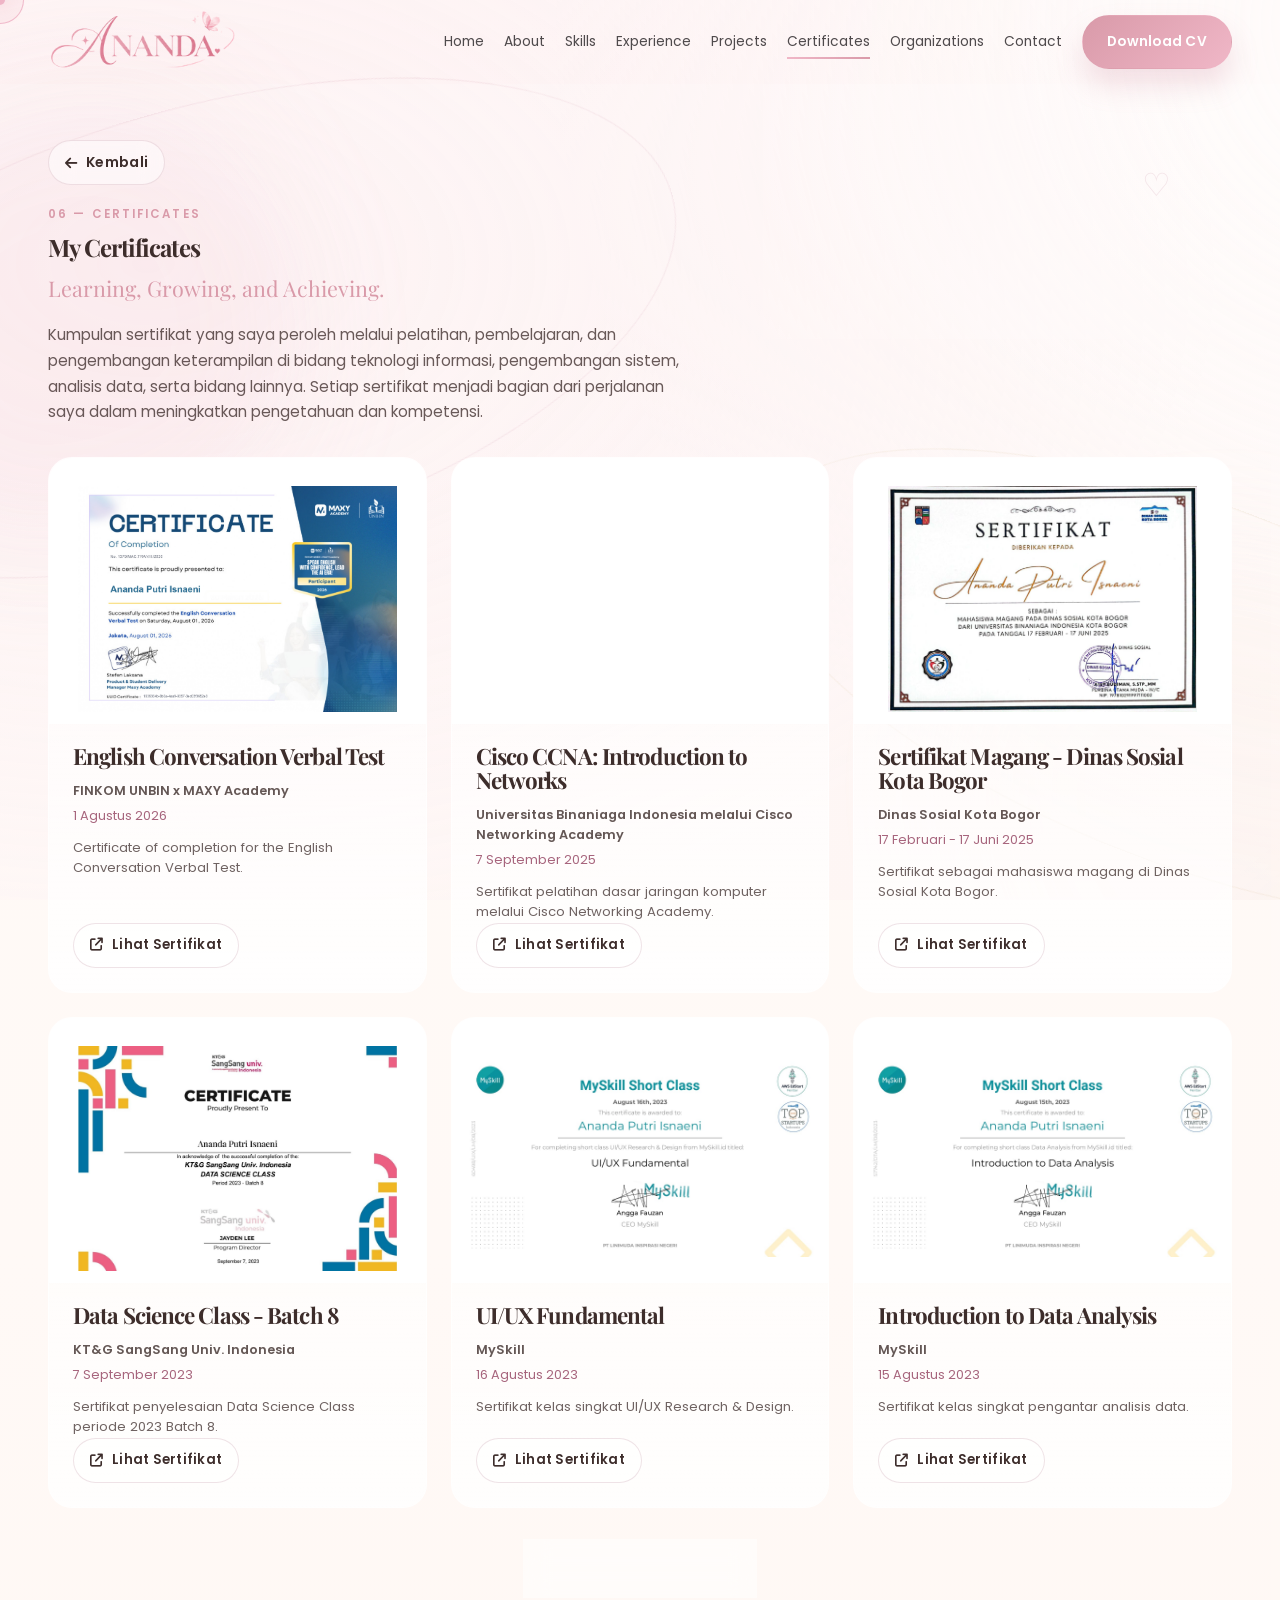
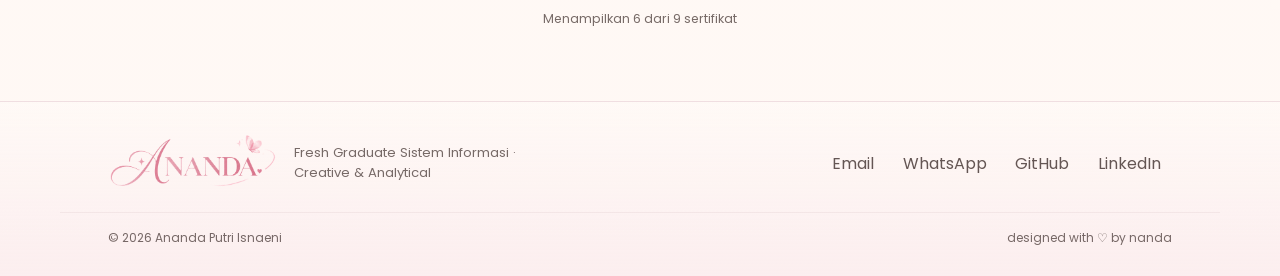
==== certificates.html @ 8d637228 "Update portfolio website" ====
<!DOCTYPE html>
<html lang="id">
  <head>
    <meta charset="UTF-8" />
    <meta name="viewport" content="width=device-width, initial-scale=1.0" />
    <meta
      name="description"
      content="Sertifikat pelatihan dan pembelajaran Ananda Putri Isnaeni."
    />
    <title>My Certificates | Ananda Putri Isnaeni</title>
    <link rel="preconnect" href="https://fonts.googleapis.com" />
    <link rel="preconnect" href="https://fonts.gstatic.com" crossorigin />
    <link
      href="https://fonts.googleapis.com/css2?family=Playfair+Display:wght@400;500;600;700;800&family=Poppins:wght@300;400;500;600;700&display=swap"
      rel="stylesheet"
    />
    <link
      rel="stylesheet"
      href="https://cdnjs.cloudflare.com/ajax/libs/font-awesome/6.5.2/css/all.min.css"
      crossorigin="anonymous"
      referrerpolicy="no-referrer"
    />
    <link rel="stylesheet" href="css/style.css" />
    <link rel="stylesheet" href="css/certificates-page.css" />
  </head>
  <body class="certificates-page">
    <div class="scroll-progress" aria-hidden="true"></div>
    <div class="ambient-backdrop" id="ambient-backdrop" data-scene="certificates" aria-hidden="true">
      <div class="ambient-wash"></div>
      <div class="ambient-blob ambient-blob-rose" data-depth="1.2"></div>
      <div class="ambient-blob ambient-blob-ivory" data-depth="0.7"></div>
      <div class="ambient-ribbon ambient-ribbon-one" data-depth="0.45"></div>
      <div class="ambient-ribbon ambient-ribbon-two" data-depth="0.3"></div>
      <div class="ambient-mark" data-depth="0.6"></div>
      <div class="ambient-three" id="ambient-three"></div>
      <div class="ambient-particles" id="ambient-particles"></div>
    </div>
    <div class="cursor cursor-dot" aria-hidden="true"></div>
    <div class="cursor cursor-ring" aria-hidden="true"></div>

    <header class="site-header">
      <div class="container nav-wrap">
        <a href="index.html#home" class="logo" aria-label="Ananda Putri Isnaeni, home">
          <img src="assets/images/logo-transparent.png" alt="" aria-hidden="true" />
        </a>

        <button class="mobile-menu-toggle" aria-label="Toggle menu" aria-expanded="false">
          <span></span>
          <span></span>
          <span></span>
        </button>

        <nav class="site-nav" aria-label="Main navigation">
          <a href="index.html#home">Home</a>
          <a href="index.html#about">About</a>
          <a href="index.html#skills">Skills</a>
          <a href="index.html#experience">Experience</a>
          <a href="index.html#projects">Projects</a>
          <a href="certificates.html" aria-current="page">Certificates</a>
          <a href="index.html#organizations">Organizations</a>
          <a href="index.html#contact">Contact</a>
          <a
            href="assets/cv/CV-ATS-Ananda-Putri-Isnaeni.pdf"
            class="btn btn-primary nav-cv"
            download
          >
            Download CV
          </a>
        </nav>
      </div>
    </header>

    <main>
      <section id="certificates-list" class="section-shell certificates-section certificate-page-section">
        <div class="container">
          <a href="index.html#certificates" class="btn btn-secondary certificate-back-button">
            <i class="fa-solid fa-arrow-left" aria-hidden="true"></i> Kembali
          </a>
          <div class="section-heading certificate-page-heading reveal-up">
            <span class="label">06 — CERTIFICATES</span>
            <h1 class="certificate-page-title">My Certificates</h1>
            <p class="certificate-page-subtitle">Learning, Growing, and Achieving.</p>
            <p class="certificate-page-description">
              Kumpulan sertifikat yang saya peroleh melalui pelatihan, pembelajaran, dan pengembangan keterampilan di bidang teknologi informasi, pengembangan sistem, analisis data, serta bidang lainnya. Setiap sertifikat menjadi bagian dari perjalanan saya dalam meningkatkan pengetahuan dan kompetensi.
            </p>
          </div>

          <div id="certificate-grid" class="certificate-grid" aria-live="polite"></div>
          <div class="certificate-load-more-wrap">
            <button id="load-more-certificates" class="btn btn-secondary" type="button" hidden>
              Muat Lebih Banyak <i class="fa-solid fa-arrow-down" aria-hidden="true"></i>
            </button>
            <p id="certificate-count" class="certificate-count" aria-live="polite"></p>
          </div>
        </div>
      </section>
    </main>

    <footer class="site-footer">
      <div class="container footer-inner">
        <div class="footer-brand">
          <a href="index.html#home" class="logo footer-logo" aria-label="Ananda Putri Isnaeni, home">
            <img src="assets/images/logo-transparent.png" alt="" aria-hidden="true" />
          </a>
          <p>Fresh Graduate Sistem Informasi · Creative &amp; Analytical</p>
        </div>

        <div class="footer-links">
          <a href="mailto:anandaputriisnaeni0116@gmail.com">Email</a>
          <a href="https://wa.me/6289614302665" target="_blank" rel="noopener">WhatsApp</a>
          <a href="https://github.com/AnandaPutri16" target="_blank" rel="noopener">GitHub</a>
          <a href="https://www.linkedin.com/in/ananda-putri-isnaeni-964a29268" target="_blank" rel="noopener">LinkedIn</a>
        </div>
      </div>

      <div class="container footer-bottom">
        <p>© 2026 Ananda Putri Isnaeni</p>
        <p>designed with ♡ by nanda</p>
      </div>
    </footer>

    <div id="lightbox" class="lightbox" aria-hidden="true" role="dialog" aria-modal="true" aria-label="Certificate preview">
      <button class="lightbox-close" type="button" aria-label="Close certificate preview">
        <i class="fa-solid fa-xmark" aria-hidden="true"></i>
      </button>
      <img src="" alt="Certificate preview" />
      <iframe class="certificate-pdf-lightbox" title="Certificate PDF preview" hidden></iframe>
    </div>

    <script src="js/certificates-data.js"></script>
    <script src="js/script.js"></script>
    <script src="js/certificates-page.js"></script>
  </body>
</html>
---- css/style.css ----
:root {
  --blush-pink: #f7dfe6;
  --baby-pink: #f9e8ef;
  --rose: #f0b7c7;
  --dusty: #d99aa9;
  --soft-rose: #f5d4db;
  --cream: #fffaf7;
  --ivory: #f9f3f0;
  --beige: #eadac9;
  --white: #ffffff;
  --brown: #3d2d2b;
  --charcoal: #4f4a4c;
  --gold: #d8be93;
  --shadow-soft: rgba(185, 130, 148, 0.18);
  --line: rgba(122, 84, 91, 0.18);

  --bg: linear-gradient(180deg, #fffaf8 0%, #fff7f2 100%);
  --glass: rgba(255, 255, 255, 0.4);
  --glass-strong: rgba(255, 255, 255, 0.68);
  --container: 1280px;
}

* {
  box-sizing: border-box;
}

html {
  scroll-behavior: smooth;
}

body {
  position: relative;
  isolation: isolate;
  margin: 0;
  font-family: 'Poppins', sans-serif;
  color: var(--brown);
  background: var(--bg);
  line-height: 1.7;
  overflow-x: hidden;
}

main,
.site-footer {
  position: relative;
  z-index: 1;
}

.ambient-backdrop {
  position: fixed;
  z-index: 0;
  inset: 0;
  overflow: hidden;
  pointer-events: none;
  opacity: 0;
  animation: ambience-enter 1.8s ease-out 0.12s forwards;
}

.ambient-wash,
.ambient-blob,
.ambient-ribbon,
.ambient-mark,
.ambient-three,
.ambient-particles {
  position: absolute;
  pointer-events: none;
}

.ambient-wash {
  inset: -24%;
  opacity: 0.56;
  background:
    radial-gradient(ellipse at 16% 24%, rgba(249, 222, 231, 0.52), transparent 32%),
    radial-gradient(ellipse at 83% 72%, rgba(243, 224, 203, 0.36), transparent 30%),
    radial-gradient(ellipse at 60% 12%, rgba(255, 255, 255, 0.9), transparent 35%),
    linear-gradient(118deg, rgba(255, 250, 247, 0.3), rgba(248, 226, 234, 0.3), rgba(255, 250, 242, 0.3));
  background-size: 150% 150%;
  animation: wash-drift 24s ease-in-out infinite alternate;
}

.ambient-blob {
  z-index: 1;
  width: clamp(220px, 36vw, 520px);
  aspect-ratio: 1;
  border-radius: 58% 42% 65% 35% / 42% 58% 42% 58%;
  filter: blur(58px);
  opacity: 0.2;
  translate: var(--shift-x, 0px) var(--shift-y, 0px);
  will-change: transform;
}

.ambient-blob-rose {
  top: 10%;
  left: -12%;
  background: rgba(235, 173, 193, 0.72);
  animation: blob-breathe 34s ease-in-out infinite alternate;
}

.ambient-blob-ivory {
  right: -14%;
  bottom: -18%;
  width: clamp(260px, 40vw, 590px);
  background: rgba(248, 232, 212, 0.72);
  animation: blob-breathe 39s ease-in-out -12s infinite alternate-reverse;
}

.ambient-ribbon {
  z-index: 1;
  width: min(76vw, 1080px);
  height: min(36vw, 440px);
  border: 1px solid rgba(208, 151, 170, 0.19);
  border-radius: 50%;
  translate: var(--shift-x, 0px) var(--shift-y, 0px);
  will-change: transform;
}

.ambient-ribbon-one {
  top: 12%;
  left: -22%;
  rotate: -16deg;
  animation: ribbon-float 31s ease-in-out infinite alternate;
}

.ambient-ribbon-two {
  right: -29%;
  bottom: 4%;
  width: min(72vw, 940px);
  height: min(30vw, 360px);
  border-color: rgba(215, 188, 151, 0.2);
  rotate: 21deg;
  animation: ribbon-float 36s ease-in-out -8s infinite alternate-reverse;
}

.ambient-mark {
  z-index: 1;
  top: 18vh;
  right: 8vw;
  display: grid;
  width: 42px;
  height: 42px;
  place-items: center;
  color: rgba(193, 126, 149, 0.22);
  font-family: 'Playfair Display', serif;
  font-size: 2rem;
  line-height: 1;
  translate: var(--shift-x, 0px) var(--shift-y, 0px);
  transition: color 1.2s ease, rotate 1.2s ease;
}

.ambient-mark::before { content: '♡'; }
#ambient-backdrop[data-scene='about'] .ambient-mark::before { content: '✿'; }
#ambient-backdrop[data-scene='skills'] .ambient-mark::before { content: '✧'; }
#ambient-backdrop[data-scene='experience'] .ambient-mark::before { content: '⋆'; }
#ambient-backdrop[data-scene='projects'] .ambient-mark::before { content: '◌'; }
#ambient-backdrop[data-scene='certificates'] .ambient-mark::before { content: '✿'; }
#ambient-backdrop[data-scene='organizations'] .ambient-mark::before { content: '♡'; }
#ambient-backdrop[data-scene='contact'] .ambient-mark::before { content: '✦'; }
#ambient-backdrop[data-scene='hero'] .ambient-blob { opacity: 0.24; }
#ambient-backdrop[data-scene='skills'] .ambient-blob,
#ambient-backdrop[data-scene='experience'] .ambient-blob { opacity: 0.13; }
#ambient-backdrop[data-scene='projects'] .ambient-blob { opacity: 0.2; }
#ambient-backdrop[data-scene='contact'] .ambient-mark { color: rgba(193, 126, 149, 0.3); rotate: 12deg; }

.ambient-three {
  z-index: 2;
  inset: 0;
  opacity: 0.34;
}

.ambient-three canvas { display: block; width: 100%; height: 100%; }

.ambient-particles {
  z-index: 3;
  inset: 0;
  overflow: hidden;
}

.ambient-particle {
  position: absolute;
  bottom: -12vh;
  left: var(--particle-x);
  display: block;
  width: var(--particle-size);
  height: var(--particle-size);
  color: var(--particle-color);
  font-family: 'Playfair Display', serif;
  font-size: var(--particle-size);
  line-height: 1;
  opacity: 0;
  filter: drop-shadow(0 2px 7px rgba(185, 130, 148, 0.18));
  translate: var(--shift-x, 0px) var(--shift-y, 0px);
  animation: particle-rise var(--particle-duration) linear var(--particle-delay) infinite;
  will-change: transform, opacity;
}

.ambient-particle[data-kind='pearl'] {
  border: 1px solid rgba(255, 255, 255, 0.86);
  border-radius: 50%;
  background: radial-gradient(circle at 32% 26%, #fff 0 14%, rgba(255, 255, 255, 0.72) 27%, rgba(230, 188, 202, 0.34) 100%);
  box-shadow: inset -2px -3px 6px rgba(187, 129, 149, 0.12), 0 3px 10px rgba(187, 129, 149, 0.16);
}

.ambient-particle[data-kind='heart']::before { content: '♡'; }
.ambient-particle[data-kind='heart-fill']::before { content: '♥'; font-size: 0.7em; }
.ambient-particle[data-kind='sparkle']::before { content: attr(data-glyph); }
.ambient-particle[data-kind='flower']::before { content: '✿'; }

.ambient-particle[data-kind='bubble'] {
  border: 1px solid rgba(255, 255, 255, 0.72);
  border-radius: 50%;
  background: radial-gradient(circle at 30% 25%, rgba(255,255,255,0.8), rgba(255,255,255,0.12) 28%, rgba(233,183,201,0.12) 76%);
  box-shadow: inset 2px 2px 7px rgba(255,255,255,0.55), 0 2px 12px rgba(203, 147, 165, 0.12);
}

.ambient-backdrop.is-engaged .ambient-particle[data-kind='sparkle'] {
  filter: brightness(1.14) drop-shadow(0 0 8px rgba(255, 255, 255, 0.9));
}

@keyframes ambience-enter { to { opacity: 1; } }
@keyframes wash-drift { 0% { background-position: 0% 50%; } 100% { background-position: 100% 45%; } }
@keyframes blob-breathe {
  0% { transform: rotate(-12deg) scale(0.96); border-radius: 58% 42% 65% 35% / 42% 58% 42% 58%; }
  100% { transform: rotate(16deg) scale(1.06); border-radius: 42% 58% 45% 55% / 58% 38% 62% 42%; }
}
@keyframes ribbon-float {
  0% { transform: translate3d(-1vw, 0, 0) rotate(-2deg); }
  100% { transform: translate3d(2vw, 2vh, 0) rotate(3deg); }
}
@keyframes particle-rise {
  0% { transform: translate3d(0, 0, 0) rotate(0deg); opacity: 0; }
  9% { opacity: var(--particle-opacity); }
  48% { transform: translate3d(var(--particle-drift), -55vh, 0) rotate(var(--particle-turn)); }
  88% { opacity: var(--particle-opacity); }
  100% { transform: translate3d(var(--particle-end-drift), -118vh, 0) rotate(var(--particle-end-turn)); opacity: 0; }
}

img {
  max-width: 100%;
  display: block;
}

a {
  color: inherit;
  text-decoration: none;
}

button,
input,
textarea,
select {
  font: inherit;
}

::selection {
  background: rgba(240, 183, 199, 0.35);
}

body .container {
  width: 100%;
  max-width: var(--container);
  padding-inline: 48px;
  margin: 0 auto;
}

@media (min-width: 1600px) {
  body .container { padding-inline: 64px; }
}

@media (max-width: 1024px) {
  body .container { padding-inline: 36px; }
}

@media (max-width: 640px) {
  body .container { padding-inline: 20px; }
}

@media (max-width: 380px) {
  body .container { padding-inline: 16px; }
}

.section-shell {
  position: relative;
  padding: 6rem 0;
}

.label,
.eyebrow {
  display: inline-block;
  letter-spacing: 0.18em;
  text-transform: uppercase;
  font-size: 0.73rem;
  font-weight: 600;
  color: var(--dusty);
}

h1,
h2,
h3 {
  margin: 0;
  font-family: 'Playfair Display', serif;
  color: var(--brown);
  letter-spacing: -0.04em;
  line-height: 1.08;
}

h2 {
  font-size: clamp(2.2rem, 3vw, 3.5rem);
}

p {
  margin: 0;
}

.soft-frame,
.profile-frame,
.certificate-card,
.project-image,
.org-card,
.skill-card,
.timeline-card,
.contact-card,
.browser-mockup,
.stat-card {
  background: rgba(255, 255, 255, 0.55);
  border: 1px solid rgba(255, 255, 255, 0.7);
  box-shadow: var(--shadow-soft);
}

.btn {
  display: inline-flex;
  align-items: center;
  justify-content: center;
  gap: 0.55rem;
  min-height: 50px;
  padding: 0.9rem 1.5rem;
  border-radius: 999px;
  font-weight: 600;
  letter-spacing: 0.02em;
  transition: transform 0.25s ease, box-shadow 0.25s ease, background 0.25s ease;
  border: 1px solid transparent;
}

.btn:hover,
.btn:focus-visible {
  transform: translateY(-2px);
}

.btn-primary {
  color: var(--white);
  background: linear-gradient(135deg, var(--dusty), var(--rose));
  box-shadow: 0 16px 28px rgba(201, 128, 149, 0.22);
}

.btn-secondary {
  color: var(--brown);
  background: rgba(255, 255, 255, 0.5);
  border-color: rgba(202, 164, 175, 0.3);
  backdrop-filter: blur(12px);
}

.site-header {
  position: sticky;
  top: 0;
  z-index: 1000;
  transition: background 0.3s ease, box-shadow 0.3s ease, border-color 0.3s ease;
}

.site-header.scrolled {
  background: rgba(255, 255, 255, 0.6);
  backdrop-filter: blur(20px);
  box-shadow: 0 10px 30px rgba(224, 180, 190, 0.08);
  border-bottom: 1px solid rgba(124, 95, 102, 0.08);
}

.nav-wrap {
  display: flex;
  align-items: center;
  justify-content: space-between;
  min-height: 84px;
  gap: 1rem;
}

.logo {
  display: inline-flex;
  flex: 0 0 auto;
  align-items: center;
  justify-content: center;
  width: 190px;
  height: 64px;
  overflow: hidden;
  color: var(--dusty);
  transition: transform 0.25s ease;
}

.logo:hover,
.logo:focus-visible {
  transform: translateY(-2px);
}

.logo img {
  display: block;
  width: 100%;
  height: 100%;
  max-width: none;
  object-fit: cover;
  transform: scale(1.65);
}

.site-nav {
  display: flex;
  align-items: center;
  gap: 1.25rem;
  font-size: 0.86rem;
  color: var(--charcoal);
}

.site-nav a {
  position: relative;
  transition: color 0.2s ease;
}

.site-nav a::after {
  content: '';
  position: absolute;
  left: 0;
  bottom: -0.35rem;
  width: 100%;
  height: 2px;
  background: linear-gradient(90deg, var(--rose), var(--dusty));
  transform: scaleX(0);
  transform-origin: left;
  transition: transform 0.25s ease;
}

.site-nav a:hover::after,
.site-nav a:focus-visible::after {
  transform: scaleX(1);
}

.mobile-menu-toggle {
  display: none;
  flex-direction: column;
  gap: 0.28rem;
  border: none;
  background: transparent;
  width: 48px;
  height: 48px;
  padding: 0.6rem;
  cursor: pointer;
}

.mobile-menu-toggle span {
  display: block;
  width: 100%;
  height: 2px;
  background: var(--brown);
  border-radius: 999px;
  transition: transform 0.25s ease, opacity 0.25s ease;
}

.mobile-menu-toggle.open span:nth-child(1) {
  transform: rotate(45deg) translate(5px, 5px);
}

.mobile-menu-toggle.open span:nth-child(2) {
  opacity: 0;
}

.mobile-menu-toggle.open span:nth-child(3) {
  transform: rotate(-45deg) translate(5px, -5px);
}

.scroll-progress {
  position: fixed;
  left: 0;
  top: 0;
  height: 3px;
  width: 0;
  background: linear-gradient(90deg, var(--rose), var(--dusty));
  z-index: 2000;
  box-shadow: 0 0 18px rgba(214, 144, 170, 0.7);
}

.hero {
  min-height: 100vh;
  display: flex;
  align-items: center;
  padding-top: 4rem;
  isolation: isolate;
}

.hero-grid {
  display: grid;
  grid-template-columns: 1.1fr 0.9fr;
  align-items: center;
  gap: 3rem;
}

.hero-copy {
  position: relative;
  z-index: 2;
}

.eyebrow {
  margin-bottom: 1.2rem;
}

.hero h1 {
  font-size: clamp(3rem, 5vw, 5.8rem);
  margin-bottom: 1.2rem;
}

.hero h1 span {
  color: var(--dusty);
}

.lead {
  max-width: 620px;
  font-size: 1.08rem;
  color: rgba(61, 45, 43, 0.82);
}

.cta-group {
  display: flex;
  flex-wrap: wrap;
  gap: 1rem;
  margin-top: 2rem;
}

.floating-tags {
  display: flex;
  flex-wrap: wrap;
  gap: 0.75rem;
  margin-top: 2rem;
}

.floating-tags span {
  display: inline-flex;
  padding: 0.65rem 1rem;
  border-radius: 999px;
  border: 1px solid rgba(201, 168, 174, 0.3);
  background: rgba(255, 255, 255, 0.35);
  font-size: 0.82rem;
  color: var(--brown);
  backdrop-filter: blur(12px);
}

.hero-visual {
  position: relative;
  min-height: 640px;
  display: flex;
  align-items: center;
  justify-content: center;
}

.hero-3d,
.contact-3d {
  position: absolute;
  inset: 8% 6% 12% 4%;
  border-radius: 50%;
  pointer-events: none;
  opacity: 0.9;
}

.fallback-orb,
.contact-fallback {
  position: absolute;
  width: 72%;
  aspect-ratio: 1;
  border-radius: 44% 56% 61% 39% / 52% 48% 52% 48%;
  background: radial-gradient(circle at 25% 25%, rgba(255, 255, 255, 0.92), rgba(252, 228, 234, 0.9) 18%, rgba(238, 175, 194, 0.68) 52%, rgba(214, 142, 163, 0.56) 100%);
  opacity: 0.82;
  filter: blur(2px);
  box-shadow: inset -12px -18px 34px rgba(169, 105, 125, 0.18), 0 30px 80px rgba(203, 146, 166, 0.18);
  animation: floatBlob 9s ease-in-out infinite alternate;
  display: none;
}

.hero-visual .profile-stage {
  position: relative;
  z-index: 2;
  display: flex;
  justify-content: center;
  align-items: center;
}

.profile-frame {
  position: relative;
  width: min(420px, 75vw);
  aspect-ratio: 0.82;
  border-radius: 30% 30% 38% 38% / 26% 26% 32% 32%;
  overflow: hidden;
  border: 2px solid rgba(244, 182, 199, 0.6);
  box-shadow: 0 38px 60px rgba(170, 123, 137, 0.18);
  transform: rotate(4deg);
}

.profile-frame img {
  width: 100%;
  height: 100%;
  object-fit: cover;
  object-position: center top;
}

.profile-frame::before {
  content: '';
  position: absolute;
  inset: 10px;
  border: 1px solid rgba(255, 255, 255, 0.7);
  border-radius: inherit;
}

.scroll-note {
  position: absolute;
  left: 0;
  bottom: 0.5rem;
  font-size: 0.75rem;
  letter-spacing: 0.2em;
  color: rgba(61, 45, 43, 0.7);
  writing-mode: vertical-rl;
  transform: rotate(180deg);
}

.hero-glow {
  position: absolute;
  border-radius: 50%;
  filter: blur(60px);
  opacity: 0.45;
  z-index: 0;
}

.glow-one {
  width: 360px;
  height: 360px;
  background: rgba(246, 203, 214, 0.42);
  left: 8%;
  top: 12%;
}

.glow-two {
  width: 420px;
  height: 420px;
  background: rgba(255, 246, 233, 0.56);
  right: 8%;
  bottom: 12%;
}

.about-section,
.skills-section,
.experience-section,
.projects-section,
.certificates-section,
.organizations-section {
  background: rgba(255, 255, 255, 0.18);
}

.section-heading {
  margin-bottom: 2rem;
  display: flex;
  flex-direction: column;
  gap: 0.6rem;
}

.about-grid {
  display: grid;
  grid-template-columns: 1.1fr 0.9fr;
  gap: 2.5rem;
  align-items: center;
}

.statement {
  font-size: clamp(1.6rem, 2vw, 2.3rem);
  font-family: 'Playfair Display', serif;
  color: var(--brown);
  margin-bottom: 1.25rem;
}

.about-copy p:not(.statement) {
  max-width: 60ch;
  color: rgba(61, 45, 43, 0.82);
  font-size: 1rem;
}

.decorative-words {
  display: flex;
  flex-wrap: wrap;
  gap: 0.9rem;
  margin-top: 1.8rem;
}

.decorative-words span {
  display: inline-block;
  font-size: 0.82rem;
  font-style: italic;
  color: var(--dusty);
  letter-spacing: 0.02em;
}

.about-image {
  display: flex;
  justify-content: center;
}

.image-card {
  position: relative;
  width: min(490px, 100%);
  border-radius: 30px;
  overflow: hidden;
  border: 1px solid rgba(190, 150, 164, 0.2);
  box-shadow: 0 25px 44px rgba(168, 113, 131, 0.14);
}

.about-art {
  height: 480px;
  isolation: isolate;
  background:
    radial-gradient(ellipse at 50% 100%, rgba(255, 255, 255, 0.82), transparent 48%),
    linear-gradient(145deg, #fff9fa 0%, #f9e6ec 48%, #efd1dc 100%);
}

.about-3d,
.about-fallback {
  position: absolute;
  inset: 0;
}

.about-3d {
  z-index: 2;
}

.about-labels {
  position: absolute;
  z-index: 3;
  inset: 0;
  pointer-events: none;
}

.about-3d canvas {
  display: block;
  width: 100%;
  height: 100%;
}

.about-fallback {
  z-index: 1;
  overflow: hidden;
  background:
    radial-gradient(ellipse at 49% 83%, rgba(195, 135, 153, 0.18), transparent 35%),
    radial-gradient(circle at 80% 20%, rgba(255, 255, 255, 0.82), transparent 22%);
}

.about-3d[data-ready="true"] + .about-fallback {
  display: none;
}

.art-blob,
.art-ring,
.art-orb,
.art-pearl,
.art-sparkle,
.art-heart,
.art-flower,
.art-laptop,
.art-label {
  position: absolute;
}

.art-blob {
  z-index: 0;
  border-radius: 50%;
  background: rgba(255, 255, 255, 0.56);
  filter: blur(1px);
}

.art-blob-one {
  width: 290px;
  height: 240px;
  top: -112px;
  left: -94px;
  transform: rotate(-24deg);
}

.art-blob-two {
  width: 240px;
  height: 190px;
  right: -86px;
  bottom: -72px;
  background: rgba(255, 255, 255, 0.44);
}

.art-ring {
  z-index: 1;
  border: 1px solid rgba(255, 255, 255, 0.72);
  border-radius: 50%;
  box-shadow: 0 0 22px rgba(255, 255, 255, 0.35), inset 0 0 18px rgba(255, 255, 255, 0.3);
}

.art-ring-one {
  width: 170px;
  height: 78px;
  top: 83px;
  left: calc(50% - 85px);
  transform: rotate(-27deg);
}

.art-ring-two {
  width: 185px;
  height: 84px;
  top: 76px;
  left: calc(50% - 92px);
  transform: rotate(32deg);
}

.art-orb {
  z-index: 2;
  top: 58px;
  left: calc(50% - 38px);
  width: 76px;
  aspect-ratio: 1;
  border: 1px solid rgba(255, 255, 255, 0.75);
  border-radius: 50%;
  background: radial-gradient(circle at 32% 24%, #fff 0 4%, #fce8ef 16%, rgba(224, 164, 184, 0.66) 52%, rgba(255, 255, 255, 0.5) 75%);
  box-shadow: inset -10px -12px 20px rgba(185, 116, 140, 0.16), 0 12px 28px rgba(177, 119, 139, 0.19), 0 0 28px rgba(255, 255, 255, 0.7);
  animation: art-float 7s ease-in-out infinite;
}

.art-pearl {
  z-index: 3;
  width: 17px;
  aspect-ratio: 1;
  border-radius: 50%;
  background: radial-gradient(circle at 32% 28%, #fff 0 16%, #fffafc 35%, #e8d1d9 100%);
  box-shadow: 3px 6px 13px rgba(170, 124, 139, 0.18);
  animation: art-float 6s ease-in-out infinite;
}

.pearl-one { top: 76px; left: 21%; }
.pearl-two { top: 139px; right: 17%; width: 13px; animation-delay: -2s; }
.pearl-three { top: 237px; left: 15%; width: 12px; animation-delay: -3.5s; }
.pearl-four { top: 263px; right: 14%; width: 19px; animation-delay: -1s; }

.art-flower {
  z-index: 1;
  top: 182px;
  right: 13%;
  width: 42px;
  height: 42px;
  animation: art-turn 30s linear infinite;
}

.art-flower::after {
  content: '';
  position: absolute;
  inset: 14px;
  border-radius: 50%;
  background: #d9b68e;
  box-shadow: 0 0 8px rgba(255, 255, 255, 0.8);
}

.art-flower i {
  position: absolute;
  left: 14px;
  top: 0;
  width: 14px;
  height: 21px;
  border: 1px solid rgba(255, 255, 255, 0.8);
  border-radius: 50% 50% 45% 45%;
  background: rgba(255, 247, 249, 0.76);
  transform-origin: 7px 21px;
}

.art-flower i:nth-child(2) { transform: rotate(60deg); }
.art-flower i:nth-child(3) { transform: rotate(120deg); }
.art-flower i:nth-child(4) { transform: rotate(180deg); }
.art-flower i:nth-child(5) { transform: rotate(240deg); }
.art-flower i:nth-child(6) { transform: rotate(300deg); }

.art-laptop {
  z-index: 4;
  left: 50%;
  top: 183px;
  width: min(72%, 326px);
  transform: translateX(-50%);
  filter: drop-shadow(0 22px 16px rgba(157, 105, 122, 0.19));
  animation: art-laptop-float 8s ease-in-out infinite;
}

.art-screen {
  position: relative;
  width: 82%;
  aspect-ratio: 1.3;
  margin: 0 auto;
  padding: 8px 8px 9px;
  border: 2px solid #fff;
  border-bottom-width: 5px;
  border-radius: 12px 12px 5px 5px;
  background: linear-gradient(145deg, #fffefd, #f3e9e9);
  box-shadow: inset 0 0 0 1px rgba(202, 165, 174, 0.42), 0 4px 8px rgba(129, 94, 104, 0.12);
}

.art-screen-top {
  display: flex;
  align-items: center;
  gap: 3px;
  height: 11px;
  padding: 0 3px 4px;
  border-bottom: 1px solid #f0dfe4;
}

.art-screen-top i {
  width: 3px;
  aspect-ratio: 1;
  border-radius: 50%;
  background: #e9b8c7;
}

.art-screen-top i:nth-child(2) { background: #ecd3ba; }
.art-screen-top i:nth-child(3) { background: #c9d9ca; }
.art-screen-top span { width: 30%; height: 3px; margin-left: auto; border-radius: 5px; background: #f3e6e9; }

.art-screen-layout {
  display: grid;
  grid-template-columns: 1.35fr 0.8fr;
  grid-template-rows: 1fr 0.55fr;
  gap: 6px;
  height: calc(100% - 13px);
  padding: 8px 3px 2px;
}

.art-chart-card,
.art-data-card,
.art-code-card {
  position: relative;
  overflow: hidden;
  border: 1px solid rgba(227, 199, 207, 0.72);
  border-radius: 4px;
  background: linear-gradient(145deg, #fff 0%, #fff6f8 100%);
}

.art-chart-card {
  display: flex;
  align-items: flex-end;
  gap: 5px;
  padding: 8px 8px 0;
}

.art-chart-card::before {
  content: '';
  position: absolute;
  left: 8px;
  top: 7px;
  width: 25%;
  height: 3px;
  border-radius: 4px;
  background: #e8c4ce;
}

.art-chart-card b {
  flex: 1;
  height: 38%;
  border-radius: 3px 3px 0 0;
  background: linear-gradient(#eab8c7, #f8e5eb);
}

.art-chart-card b:nth-child(2) { height: 58%; }
.art-chart-card b:nth-child(3) { height: 46%; }
.art-chart-card b:nth-child(4) { height: 77%; }
.art-chart-card b:nth-child(5) { height: 65%; }
.art-chart-card b:nth-child(6) { height: 88%; }

.art-data-card,
.art-code-card { display: flex; flex-direction: column; justify-content: center; gap: 5px; padding: 6px; }
.art-data-card i,
.art-code-card i { display: block; height: 3px; border-radius: 4px; background: #efd9df; }
.art-data-card i:first-child { width: 70%; height: 5px; background: #d99caf; }
.art-data-card i:nth-child(2) { width: 88%; }
.art-data-card i:nth-child(3) { width: 54%; }
.art-code-card { grid-column: 1 / -1; flex-direction: row; align-items: center; }
.art-code-card i { width: 21%; background: #e7bdca; }
.art-code-card i:nth-child(2) { width: 32%; background: #e8ddcf; }
.art-code-card i:nth-child(3) { width: 17%; background: #d2d9ca; }

.art-keyboard {
  position: relative;
  width: 100%;
  height: 17px;
  margin-top: -1px;
  clip-path: polygon(8% 0, 92% 0, 100% 90%, 97% 100%, 3% 100%, 0 90%);
  border-radius: 0 0 9px 9px;
  background: linear-gradient(180deg, #fff 0%, #e9dcde 100%);
}

.art-keyboard::before {
  content: '';
  position: absolute;
  inset: 3px 14% 6px;
  border-radius: 2px;
  background: repeating-linear-gradient(90deg, rgba(205, 173, 182, 0.42) 0 3px, transparent 3px 6px), repeating-linear-gradient(0deg, transparent 0 3px, rgba(205, 173, 182, 0.23) 3px 4px);
}

.art-keyboard span {
  position: absolute;
  bottom: 2px;
  left: 43%;
  width: 14%;
  height: 3px;
  border-radius: 0 0 3px 3px;
  background: rgba(187, 151, 161, 0.55);
}

.art-label {
  z-index: 5;
  padding: 7px 11px;
  border: 1px solid rgba(255, 255, 255, 0.82);
  border-radius: 999px;
  color: #9a6477;
  background: rgba(255, 252, 252, 0.72);
  box-shadow: 0 6px 16px rgba(175, 122, 140, 0.1);
  font-size: 0.65rem;
  font-style: italic;
  white-space: nowrap;
  backdrop-filter: blur(8px);
}

.label-creative { top: 111px; left: 8%; }
.label-design { top: 280px; right: 6%; }
.label-ideas { bottom: 34px; left: 13%; }

.art-sparkle,
.art-heart {
  z-index: 3;
  color: #c993a4;
  text-shadow: 0 0 12px rgba(255, 255, 255, 0.9);
}

.art-sparkle { font-size: 18px; animation: art-twinkle 3s ease-in-out infinite; }
.sparkle-one { top: 46px; right: 27%; }
.sparkle-two { top: 202px; left: 13%; font-size: 22px; animation-delay: -1s; }
.sparkle-three { right: 16%; bottom: 78px; animation-delay: -2s; }
.art-heart { font-size: 24px; }
.heart-one { top: 148px; left: 11%; transform: rotate(-12deg); }
.heart-two { right: 10%; bottom: 145px; font-size: 18px; transform: rotate(12deg); }

@keyframes art-float {
  0%, 100% { translate: 0 0; }
  50% { translate: 0 -9px; }
}

@keyframes art-laptop-float {
  0%, 100% { translate: -50% 0; }
  50% { translate: -50% -5px; }
}

@keyframes art-turn {
  to { rotate: 360deg; }
}

@keyframes art-twinkle {
  0%, 100% { opacity: 0.48; scale: 0.86; }
  50% { opacity: 1; scale: 1.08; }
}

.image-card img {
  width: 100%;
  height: 480px;
  object-fit: cover;
}

.stats-grid {
  margin-top: 3rem;
  display: grid;
  grid-template-columns: repeat(4, minmax(0, 1fr));
  gap: 1rem;
}

.stat-card {
  display: flex;
  flex-direction: column;
  gap: 0.75rem;
  padding: 1.8rem 1.4rem;
  border-radius: 30px;
  text-align: center;
  background: linear-gradient(180deg, rgba(255,255,255,0.7), rgba(255,244,246,0.7));
}

.stat-card strong {
  font-family: 'Playfair Display', serif;
  font-size: clamp(2.2rem, 3vw, 3.5rem);
  color: var(--dusty);
}

.stat-card span {
  font-size: 0.9rem;
  color: rgba(61, 45, 43, 0.82);
}

.skills-grid {
  display: grid;
  grid-template-columns: repeat(4, minmax(0, 1fr));
  gap: 1.4rem;
}

.skill-card {
  display: flex;
  flex-direction: column;
  gap: 1.2rem;
  padding: 1.5rem;
  border-radius: 28px;
  transition: transform 0.25s ease, box-shadow 0.25s ease, border-color 0.25s ease;
}

.skill-card:hover,
.skill-card:focus-visible {
  transform: translateY(-8px) rotateX(4deg) rotateY(-2deg);
  box-shadow: 0 30px 50px rgba(208, 152, 170, 0.12);
  border-color: rgba(219, 171, 187, 0.4);
}

.skill-head {
  display: flex;
  align-items: center;
  gap: 0.9rem;
}

.skill-icon {
  display: inline-flex;
  width: 46px;
  height: 46px;
  align-items: center;
  justify-content: center;
  border-radius: 16px;
  background: linear-gradient(135deg, rgba(255,255,255,0.78), rgba(249, 220, 227, 0.95));
  color: var(--dusty);
  box-shadow: inset 0 0 0 1px rgba(213, 160, 177, 0.12);
}

.skill-card h3 {
  font-size: 1.5rem;
}

.skill-card ul {
  list-style: none;
  padding: 0;
  margin: 0;
  display: flex;
  flex-wrap: wrap;
  gap: 0.6rem;
}

.skill-card li {
  padding: 0.55rem 0.8rem;
  border-radius: 999px;
  background: rgba(255,255,255,0.65);
  border: 1px solid rgba(191, 146, 160, 0.15);
  font-size: 0.8rem;
  color: rgba(61, 45, 43, 0.8);
}

.timeline {
  position: relative;
  margin-top: 2rem;
}

.timeline::before {
  content: '';
  position: absolute;
  top: 0;
  bottom: 0;
  left: 18px;
  width: 2px;
  background: linear-gradient(180deg, rgba(241,182,198,0.4), rgba(216,190,147,0.8));
}

.timeline-item {
  position: relative;
  display: grid;
  grid-template-columns: minmax(0, 1fr) 220px;
  gap: 2rem;
  padding-left: 4rem;
  margin-bottom: 2rem;
}

.timeline-dot {
  position: absolute;
  left: 9px;
  top: 32px;
  width: 18px;
  height: 18px;
  border-radius: 50%;
  background: linear-gradient(135deg, var(--dusty), var(--gold));
  box-shadow: 0 0 0 8px rgba(242, 183, 198, 0.18);
}

.timeline-card {
  padding: 1.8rem;
  border-radius: 30px;
}

.timeline-top {
  display: flex;
  justify-content: space-between;
  gap: 1rem;
  margin-bottom: 1rem;
}

.timeline-top h3 {
  font-size: 2rem;
}

.role {
  margin-top: 0.35rem;
  font-weight: 600;
  color: var(--dusty);
}

.period {
  white-space: nowrap;
  color: rgba(61, 45, 43, 0.72);
  font-size: 0.8rem;
  font-weight: 600;
}

.timeline-card > p {
  max-width: 65ch;
  color: rgba(61, 45, 43, 0.8);
}

.responsibilities {
  margin: 1rem 0 1.5rem;
  padding-left: 1.1rem;
  color: rgba(61, 45, 43, 0.8);
}

.responsibilities li + li {
  margin-top: 0.35rem;
}

.stack-tags {
  display: flex;
  flex-wrap: wrap;
  gap: 0.55rem;
}

.stack-tags span {
  display: inline-flex;
  align-items: center;
  justify-content: center;
  padding: 0.42rem 0.72rem;
  border-radius: 999px;
  font-size: 0.72rem;
  background: rgba(248, 233, 237, 0.75);
  border: 1px solid rgba(215, 170, 186, 0.15);
  color: var(--brown);
}

.timeline-image {
  display: flex;
  align-items: center;
  justify-content: center;
  border-radius: 28px;
  overflow: hidden;
  min-height: 230px;
}

.timeline-image img {
  width: 100%;
  height: 100%;
  object-fit: cover;
}

.featured-project {
  padding-top: 2rem;
}

.featured-wrap {
  display: grid;
  grid-template-columns: 0.9fr 1.1fr;
  gap: 2rem;
  align-items: center;
  background: linear-gradient(135deg, rgba(255,255,255,0.55), rgba(255,245,246,0.75));
  border: 1px solid rgba(218, 179, 191, 0.2);
  border-radius: 36px;
  padding: 2rem;
  box-shadow: var(--shadow-soft);
}

.featured-copy {
  padding: 1rem 0;
}

.subhead {
  margin: 0.8rem 0 1rem;
  font-size: 1.3rem;
  font-weight: 600;
  color: var(--dusty);
}

.featured-copy p:not(.subhead) {
  color: rgba(61, 45, 43, 0.82);
}

.stack-tags.large {
  margin-top: 1.4rem;
}

.browser-mockup {
  position: relative;
  border-radius: 36px;
  padding: 1rem;
  background: rgba(255, 255, 255, 0.7);
  box-shadow: 0 24px 60px rgba(185, 122, 145, 0.14);
  transform-style: preserve-3d;
  transition: transform 0.45s ease;
}

.browser-bar {
  display: flex;
  gap: 0.55rem;
  padding: 0.7rem 0.9rem 1.1rem;
}

.browser-bar span {
  width: 12px;
  height: 12px;
  border-radius: 50%;
  background: rgba(212, 156, 171, 0.75);
}

.browser-body {
  display: grid;
  grid-template-columns: repeat(2, minmax(0, 1fr));
  gap: 0.8rem;
}

.browser-body img {
  width: 100%;
  height: 240px;
  object-fit: cover;
  border-radius: 18px;
  border: 1px solid rgba(153, 122, 129, 0.12);
}

.browser-actions {
  display: flex;
  justify-content: center;
  gap: 0.8rem;
  margin-top: 1rem;
  flex-wrap: wrap;
}

.project-gallery {
  display: grid;
  grid-template-columns: repeat(2, minmax(0, 1fr));
  gap: 1.6rem;
}

.project-card {
  position: relative;
  display: flex;
  flex-direction: column;
  gap: 1.2rem;
  padding: 1.5rem;
  border-radius: 28px;
  background: rgba(255,255,255,0.34);
  border: 1px solid rgba(219, 176, 189, 0.18);
  box-shadow: var(--shadow-soft);
  transform-style: preserve-3d;
  transition: transform 0.25s ease, box-shadow 0.25s ease;
}

.project-card:hover,
.project-card:focus-visible {
  transform: translateY(-8px) rotateX(6deg) rotateY(4deg);
  box-shadow: 0 28px 52px rgba(198, 138, 158, 0.14);
}

.project-image {
  border-radius: 24px;
  overflow: hidden;
}

.project-image img {
  width: 100%;
  height: 260px;
  object-fit: cover;
}

.project-content {
  display: flex;
  flex-direction: column;
  gap: 0.8rem;
}

.project-content h3 {
  font-size: 1.5rem;
}

.project-content p {
  max-width: 60ch;
  color: rgba(61, 45, 43, 0.78);
}

.project-links {
  display: flex;
  flex-wrap: wrap;
  gap: 0.75rem;
  margin-top: 0.2rem;
}

.project-links a {
  display: inline-flex;
  min-height: 42px;
  align-items: center;
  justify-content: center;
  padding: 0.7rem 1rem;
  border-radius: 999px;
  border: 1px solid rgba(211, 166, 182, 0.28);
  background: rgba(255,255,255,0.52);
  font-size: 0.83rem;
  font-weight: 600;
}

.certificate-grid {
  display: grid;
  grid-template-columns: repeat(3, minmax(0, 1fr));
  gap: 1.5rem;
}

#certificates .certificate-page-cta {
  display: inline-flex;
  align-items: center;
  gap: 0.65rem;
  margin-top: 1.5rem;
}

.certificate-card {
  position: relative;
  overflow: hidden;
  border-radius: 24px;
  cursor: pointer;
  transition: transform 0.28s ease, box-shadow 0.28s ease;
}

.certificate-card:hover,
.certificate-card:focus-visible {
  transform: translateY(-8px) rotateX(5deg);
  box-shadow: 0 26px 60px rgba(200, 144, 160, 0.14);
}

.certificate-card img {
  width: 100%;
  height: 260px;
  object-fit: contain;
  background: #fff;
}

.certificate-preview {
  display: block;
  width: 100%;
  height: 260px;
  border: 0;
  background: #fff;
}

.certificate-info {
  padding: 1.25rem 1.5rem 1.5rem;
  background: linear-gradient(180deg, rgba(255,255,255,0.08), rgba(255,255,255,0.6));
}

.certificate-info h3 {
  font-size: 1.4rem;
}

.certificate-info p {
  margin-top: 0.65rem;
  color: rgba(61, 45, 43, 0.74);
  font-size: 0.82rem;
  line-height: 1.55;
}

.certificate-info a {
  display: inline-block;
  margin-top: 0.8rem;
  color: #a7657d;
  font-size: 0.78rem;
  font-weight: 600;
  text-decoration: underline;
  text-underline-offset: 3px;
}

.organization-grid {
  column-count: 3;
  column-gap: 1.2rem;
}

.org-card {
  display: inline-block;
  width: 100%;
  margin: 0 0 1.2rem;
  overflow: hidden;
  border-radius: 24px;
  break-inside: avoid;
  cursor: pointer;
  transition: transform 0.28s ease, box-shadow 0.28s ease;
}

.org-card:hover,
.org-card:focus-visible {
  transform: translateY(-8px) rotateX(4deg);
  box-shadow: 0 28px 60px rgba(195, 136, 157, 0.12);
}

.org-card img {
  width: 100%;
  height: auto;
  object-fit: cover;
}

.org-card figcaption {
  padding: 1rem 1.1rem 1.2rem;
  display: flex;
  flex-direction: column;
  gap: 0.3rem;
  background: rgba(255,255,255,0.54);
}

.org-card strong {
  font-size: 1.2rem;
  font-family: 'Playfair Display', serif;
}

.org-card span {
  color: rgba(61, 45, 43, 0.76);
  font-size: 0.82rem;
}

.org-card-description {
  color: rgba(61, 45, 43, 0.72);
  font-size: 0.76rem;
  line-height: 1.55;
}

.strengths-section {
  background: linear-gradient(135deg, rgba(252, 234, 238, 0.6), rgba(255,255,255,0.32));
}

.strengths-wrap {
  text-align: center;
  padding: 3rem 1rem;
}

.strength-tag {
  font-size: clamp(2.7rem, 5vw, 5rem);
  font-family: 'Playfair Display', serif;
  letter-spacing: -0.05em;
  color: var(--brown);
}

.strength-sub {
  margin: 1rem auto 2rem;
  max-width: 760px;
  font-size: 1.2rem;
  color: rgba(61, 45, 43, 0.8);
}

.strong-list {
  display: flex;
  flex-wrap: wrap;
  justify-content: center;
  gap: 1rem;
}

.strong-list span {
  display: inline-flex;
  align-items: center;
  justify-content: center;
  min-height: 52px;
  padding: 0.8rem 1.2rem;
  border-radius: 999px;
  border: 1px solid rgba(208, 164, 178, 0.2);
  background: rgba(255,255,255,0.48);
  font-weight: 500;
  color: var(--brown);
}

.contact-section {
  padding-bottom: 5rem;
}

.contact-wrap {
  display: grid;
  grid-template-columns: minmax(0, 0.85fr) minmax(0, 1.15fr);
  gap: clamp(2rem, 4vw, 3.5rem);
  align-items: center;
  max-width: 1160px;
  margin-inline: auto;
  background: linear-gradient(135deg, rgba(248, 217, 224, 0.84), rgba(255, 250, 247, 0.98));
  border: 1px solid rgba(227, 179, 194, 0.28);
  border-radius: 36px;
  padding: clamp(1.5rem, 3.5vw, 3rem);
  box-shadow: 0 24px 50px rgba(200, 136, 153, 0.12);
}

.contact-section .contact-wrap {
  max-width: 1160px;
}

.contact-copy {
  position: relative;
  z-index: 1;
  max-width: 430px;
}

.contact-copy h2 {
  margin-top: 0.5rem;
  max-width: 13ch;
  font-size: clamp(2rem, 3vw, 2.8rem);
}

.contact-copy p {
  margin-top: 1rem;
  max-width: 44ch;
  color: rgba(61, 45, 43, 0.8);
  font-size: 0.95rem;
  line-height: 1.75;
}

.contact-info {
  position: relative;
  min-width: 0;
}

.contact-list {
  display: grid;
  grid-template-columns: repeat(2, minmax(0, 1fr));
  gap: 0.9rem;
}

.contact-card {
  display: flex;
  min-width: 0;
  min-height: 96px;
  align-items: center;
  gap: 0.85rem;
  padding: 0.95rem;
  border-radius: 20px;
  background: rgba(255, 255, 255, 0.66);
  border: 1px solid rgba(211, 165, 179, 0.3);
  box-shadow: 0 10px 24px rgba(200, 136, 153, 0.07);
  transition: transform 0.25s ease, box-shadow 0.25s ease, border-color 0.25s ease, background 0.25s ease;
}

.contact-card:hover,
.contact-card:focus-visible {
  transform: translateY(-4px);
  border-color: rgba(217, 154, 171, 0.38);
  background: rgba(255, 255, 255, 0.88);
  box-shadow: 0 16px 30px rgba(204, 138, 159, 0.14);
}

.contact-icon {
  display: inline-flex;
  flex: 0 0 48px;
  align-items: center;
  justify-content: center;
  width: 48px;
  height: 48px;
  border-radius: 16px;
  background: linear-gradient(135deg, rgba(255,255,255,0.9), rgba(249,221,228,0.95));
  color: var(--dusty);
  font-size: 1.1rem;
}

.contact-text {
  display: flex;
  min-width: 0;
  flex-direction: column;
  gap: 0.2rem;
  flex: 1;
}

.contact-text strong {
  font-size: 1rem;
}

.contact-text small {
  font-size: 0.72rem;
  line-height: 1.45;
  color: rgba(61, 45, 43, 0.72);
  overflow-wrap: anywhere;
}

.contact-cta {
  position: relative;
  z-index: 1;
  margin-top: 1.25rem;
}

.contact-visual {
  position: absolute;
  z-index: 0;
  inset: -2rem -1.5rem;
  min-height: 0;
  overflow: hidden;
  pointer-events: none;
}

#contact .contact-3d {
  z-index: 1;
  inset: 0;
  opacity: 0.28;
}

#contact .contact-fallback {
  z-index: 0;
  top: 8%;
  right: 8%;
  display: block;
  width: 48%;
  opacity: 0.16;
  filter: blur(1px);
}

#contact .contact-list,
#contact .contact-cta {
  position: relative;
  z-index: 1;
}

.site-footer {
  overflow: hidden;
  padding: 2rem 0 1.75rem;
  border-top: 1px solid rgba(194, 165, 172, 0.2);
  background: linear-gradient(180deg, rgba(255, 250, 247, 0.78), rgba(249, 231, 236, 0.58));
}

footer.site-footer > .container {
  max-width: 1160px;
}

.footer-inner {
  display: flex;
  align-items: center;
  justify-content: space-between;
  gap: 2rem;
  padding-bottom: 1.25rem;
}

.footer-brand {
  display: flex;
  min-width: 0;
  flex-direction: row;
  align-items: center;
  gap: 1rem;
}

.footer-logo {
  width: 170px;
  height: 58px;
}

.footer-brand p {
  max-width: 32ch;
  color: rgba(61, 45, 43, 0.7);
  font-size: 0.82rem;
  line-height: 1.55;
}

.footer-links {
  display: flex;
  flex-wrap: wrap;
  align-items: center;
  justify-content: flex-end;
  gap: 0.35rem;
  color: rgba(61, 45, 43, 0.8);
}

.footer-links a {
  display: inline-flex;
  min-height: 40px;
  align-items: center;
  padding: 0.4rem 0.65rem;
  border: 1px solid transparent;
  border-radius: 999px;
  transition: color 0.22s ease, background 0.22s ease, border-color 0.22s ease, transform 0.22s ease;
}

.footer-links a:hover,
.footer-links a:focus-visible {
  transform: translateY(-2px);
  border-color: rgba(211, 165, 179, 0.24);
  color: #a7657d;
  background: rgba(255, 255, 255, 0.62);
}

.footer-bottom {
  display: flex;
  align-items: center;
  justify-content: space-between;
  gap: 1rem;
  font-size: 0.75rem;
  color: rgba(61, 45, 43, 0.7);
  border-top: 1px solid rgba(190, 153, 163, 0.15);
  padding-top: 0.9rem;
}

.lightbox {
  position: fixed;
  inset: 0;
  display: flex;
  align-items: center;
  justify-content: center;
  padding: 2rem;
  background: rgba(22, 16, 18, 0.7);
  backdrop-filter: blur(10px);
  opacity: 0;
  visibility: hidden;
  transition: opacity 0.25s ease, visibility 0.25s ease;
  z-index: 2200;
}

.lightbox.open {
  opacity: 1;
  visibility: visible;
}

.lightbox img {
  max-width: min(90vw, 980px);
  max-height: 90vh;
  object-fit: contain;
  border-radius: 22px;
  box-shadow: 0 22px 60px rgba(0,0,0,0.2);
}

.lightbox-close {
  position: absolute;
  top: 1.2rem;
  right: 1.2rem;
  width: 52px;
  height: 52px;
  border: none;
  border-radius: 50%;
  background: rgba(255,255,255,0.18);
  color: var(--white);
  cursor: pointer;
}

.cursor {
  position: fixed;
  top: 0;
  left: 0;
  pointer-events: none;
  z-index: 3000;
  border-radius: 50%;
  opacity: 0;
  transition: width 0.2s ease, height 0.2s ease, opacity 0.2s ease, transform 0.2s ease, background 0.2s ease;
}

.cursor-dot {
  width: 10px;
  height: 10px;
  background: rgba(236, 170, 191, 0.85);
  transform: translate(-50%, -50%);
  box-shadow: 0 0 18px rgba(236, 170, 191, 0.6);
}

.cursor-ring {
  width: 38px;
  height: 38px;
  border: 1px solid rgba(236, 170, 191, 0.75);
  background: rgba(247, 224, 230, 0.1);
  transform: translate(-50%, -50%);
}

.cursor.active {
  opacity: 1;
}

.cursor-ring.active {
  width: 48px;
  height: 48px;
  background: rgba(236, 170, 191, 0.12);
}

.reveal-up {
  opacity: 0;
  transform: translateY(40px);
  transition: opacity 0.7s ease, transform 0.7s ease;
}

.reveal-up.visible {
  opacity: 1;
  transform: translateY(0);
}

@keyframes floatBlob {
  0% { transform: translateY(0) rotate(0deg); }
  50% { transform: translateY(-14px) rotate(8deg); }
  100% { transform: translateY(10px) rotate(-8deg); }
}

@media (max-width: 1024px) {
  .hero-grid,
  .about-grid,
  .featured-wrap,
  .contact-wrap {
    grid-template-columns: 1fr;
  }

  .skills-grid {
    grid-template-columns: repeat(2, minmax(0, 1fr));
  }

  .stats-grid {
    grid-template-columns: repeat(2, minmax(0, 1fr));
  }

  .certificate-grid {
    grid-template-columns: repeat(2, minmax(0, 1fr));
  }
}

@media (max-width: 980px) {
  .site-nav {
    position: absolute;
    top: calc(100% + 0.6rem);
    right: 1rem;
    left: 1rem;
    flex-direction: column;
    align-items: flex-start;
    padding: 1.1rem;
    background: rgba(255,255,255,0.8);
    border: 1px solid rgba(217, 174, 188, 0.2);
    border-radius: 24px;
    box-shadow: 0 18px 40px rgba(180, 120, 138, 0.15);
    opacity: 0;
    pointer-events: none;
    transform: translateY(-8px);
    transition: opacity 0.25s ease, transform 0.25s ease;
  }

  .site-nav.open {
    opacity: 1;
    pointer-events: auto;
    transform: translateY(0);
  }

  .mobile-menu-toggle { display: flex; }
  .nav-cv { width: 100%; }
}

@media (max-width: 760px) {
  .ambient-blob { filter: blur(38px); opacity: 0.16; }
  .ambient-ribbon { opacity: 0.55; }
  .ambient-three { display: none; }
  .ambient-particle:nth-child(n + 15) { display: none; }
  .ambient-mark { top: 13vh; right: 5vw; font-size: 1.55rem; }

  .site-nav {
    position: absolute;
    top: calc(100% + 0.6rem);
    right: 1rem;
    left: 1rem;
    flex-direction: column;
    align-items: flex-start;
    padding: 1.1rem;
    background: rgba(255,255,255,0.8);
    border: 1px solid rgba(217, 174, 188, 0.2);
    border-radius: 24px;
    box-shadow: 0 18px 40px rgba(180, 120, 138, 0.15);
    opacity: 0;
    pointer-events: none;
    transform: translateY(-8px);
    transition: opacity 0.25s ease, transform 0.25s ease;
  }

  .site-nav.open {
    opacity: 1;
    pointer-events: auto;
    transform: translateY(0);
  }

  .mobile-menu-toggle {
    display: flex;
  }

  .nav-cv {
    width: 100%;
  }

  .hero {
    padding-top: 3rem;
  }

  .hero h1 {
    line-height: 1.05;
  }

  .hero-visual {
    min-height: 450px;
  }

  .profile-frame {
    width: min(350px, 86vw);
  }

  .project-gallery,
  .skills-grid,
  .stats-grid,
  .certificate-grid,
  .contact-list {
    grid-template-columns: 1fr;
  }

  .timeline-item {
    grid-template-columns: minmax(0, 1fr);
    padding-left: 2.6rem;
  }

  .timeline-image {
    min-height: 220px;
  }

  .organization-grid {
    column-count: 1;
  }

  .about-art {
    height: min(480px, 112vw);
    min-height: 340px;
  }

  .about-3d {
    display: none;
  }

  .art-laptop {
    top: 39%;
    width: 76%;
  }

  .art-label { font-size: 0.58rem; padding: 6px 9px; }
  .label-creative { left: 5%; top: 22%; }
  .label-design { right: 4%; top: 62%; }
  .label-ideas { left: 7%; bottom: 7%; }

  .footer-inner,
  .footer-bottom {
    flex-direction: column;
    align-items: flex-start;
  }

  .footer-brand {
    flex-direction: column;
    align-items: flex-start;
    gap: 0.3rem;
  }

  .footer-links {
    justify-content: flex-start;
  }

  .contact-wrap {
    padding: 1.4rem;
  }

  #contact .contact-visual {
    inset: 0;
  }

  .project-card { padding: 1.25rem; }

  .scroll-note {
    display: none;
  }

  .cursor {
    display: none;
  }
}

@media (prefers-reduced-motion: reduce) {
  html {
    scroll-behavior: auto;
  }

  *, *::before, *::after {
    animation: none !important;
    transition: none !important;
  }

  .reveal-up {
    opacity: 1;
    transform: none;
  }

  .ambient-backdrop { opacity: 1; animation: none; }
  .ambient-wash,
  .ambient-blob,
  .ambient-ribbon,
  .ambient-particle { animation: none; }
  .ambient-particle { top: var(--particle-y); bottom: auto; opacity: 0.5; }
  .ambient-three { display: none; }
}

@media (max-width: 420px) {
  .hero {
    overflow-x: clip;
  }

  .section-shell {
    padding: 4.5rem 0;
  }

  .hero h1 {
    font-size: 2.5rem;
  }

  .floating-tags {
    flex-direction: column;
    align-items: flex-start;
  }

  .about-art { min-height: 320px; }
  .art-label { max-width: 44%; white-space: normal; text-align: center; }
  .label-design { right: 2%; }

  .timeline-top {
    align-items: flex-start;
    flex-direction: column;
  }

  .period { white-space: normal; }

  .contact-wrap,
  .contact-list {
    grid-template-columns: minmax(0, 1fr);
  }

  .contact-text { min-width: 0; }
  .contact-text small { overflow-wrap: anywhere; }
}
---- css/certificates-page.css ----
.certificates-page .certificate-page-section {
  padding-top: 3.5rem;
  padding-bottom: 4.5rem;
}

.certificates-page .certificate-back-button {
  display: inline-flex;
  min-height: 44px;
  margin-bottom: 1.25rem;
  padding: 0.6rem 1rem;
  font-size: 0.88rem;
}

.certificates-page .certificate-page-heading {
  max-width: 780px;
  margin-bottom: 2rem;
}

.certificates-page-title {
  font-size: clamp(2.4rem, 4vw, 3.8rem);
}

.certificates-page .certificate-page-subtitle {
  color: var(--dusty);
  font-family: 'Playfair Display', serif;
  font-size: 1.35rem;
}

.certificates-page .certificate-page-description {
  max-width: 72ch;
  margin-top: 0.35rem;
  color: rgba(61, 45, 43, 0.78);
  font-size: 0.95rem;
}

.certificates-page .certificate-grid {
  align-items: stretch;
}

.certificates-page .certificate-card {
  display: flex;
  flex-direction: column;
  cursor: default;
}

.certificates-page .certificate-media {
  position: relative;
  display: block;
  width: 100%;
  aspect-ratio: 1.42;
  overflow: hidden;
  padding: 0;
  border: 0;
  background: #fff;
}

.certificates-page button.certificate-media {
  cursor: zoom-in;
}

.certificates-page .certificate-media img {
  display: block;
  width: 100%;
  height: 100%;
  padding: 0.75rem;
  object-fit: contain;
  transition: transform 0.35s ease;
}

.certificates-page .certificate-card:hover .certificate-media img,
.certificates-page .certificate-media:focus-visible img {
  transform: scale(1.035);
}

.certificates-page .certificate-pdf-media iframe {
  display: block;
  width: 100%;
  height: 100%;
  border: 0;
  background: #fff;
  pointer-events: none;
}

.certificates-page .certificate-pdf-overlay {
  position: absolute;
  inset: 0;
  display: grid;
  place-items: center;
  border: 0;
  color: #fff;
  background: rgba(61, 45, 43, 0);
  font-size: 1.7rem;
  opacity: 0;
  cursor: zoom-in;
  transition: opacity 0.25s ease, background 0.25s ease;
}

.certificates-page .certificate-pdf-media:hover .certificate-pdf-overlay,
.certificates-page .certificate-pdf-overlay:focus-visible {
  background: rgba(61, 45, 43, 0.24);
  opacity: 1;
}

.certificates-page .certificate-info {
  display: flex;
  flex: 1;
  flex-direction: column;
}

.certificates-page .certificate-info h3 {
  margin-bottom: 0.45rem;
}

.certificates-page .certificate-issuer,
.certificates-page .certificate-date {
  margin-top: 0.35rem;
  font-size: 0.8rem;
}

.certificates-page .certificate-issuer {
  color: rgba(61, 45, 43, 0.8);
  font-weight: 600;
}

.certificates-page .certificate-date {
  color: #a7657d;
}

.certificates-page .certificate-description {
  margin-top: 0.75rem;
}

.certificates-page .certificate-open-trigger {
  align-self: flex-start;
  margin-top: auto;
  padding-top: 1rem;
}

.certificates-page .certificate-open-trigger.btn {
  display: inline-flex;
  align-items: center;
  gap: 0.55rem;
  min-height: 42px;
  padding: 0.65rem 1rem;
  border: 1px solid rgba(202, 164, 175, 0.3);
  border-radius: 999px;
  color: var(--brown);
  background: rgba(255, 255, 255, 0.5);
  font: inherit;
  font-size: 0.82rem;
  font-weight: 600;
  cursor: pointer;
  transition: transform 0.25s ease, box-shadow 0.25s ease, background 0.25s ease;
}

.certificates-page .certificate-open-trigger.btn:hover,
.certificates-page .certificate-open-trigger.btn:focus-visible {
  transform: translateY(-2px);
  background: rgba(255, 255, 255, 0.82);
  box-shadow: 0 10px 24px rgba(185, 130, 148, 0.16);
}

.certificates-page .certificate-load-more-wrap {
  display: flex;
  flex-direction: column;
  align-items: center;
  gap: 0.65rem;
  margin-top: 2rem;
}

.certificates-page #load-more-certificates {
  display: inline-flex;
  align-items: center;
  gap: 0.65rem;
  cursor: pointer;
}

.certificates-page .certificate-count {
  color: rgba(61, 45, 43, 0.7);
  font-size: 0.78rem;
}

.certificates-page .certificate-pdf-lightbox {
  width: min(92vw, 1100px);
  height: min(86vh, 780px);
  border: 0;
  border-radius: 12px;
  background: #fff;
  box-shadow: 0 22px 60px rgba(0, 0, 0, 0.2);
}

.certificates-page .lightbox-close {
  z-index: 1;
}

.certificates-page [hidden] {
  display: none !important;
}

.certificates-page .site-nav a[aria-current='page']::after {
  transform: scaleX(1);
}

@media (prefers-reduced-motion: reduce) {
  .certificates-page .certificate-card,
  .certificates-page .certificate-media img,
  .certificates-page .certificate-open-trigger.btn,
  .certificates-page .certificate-pdf-overlay {
    animation: none;
    transition: none;
  }
}
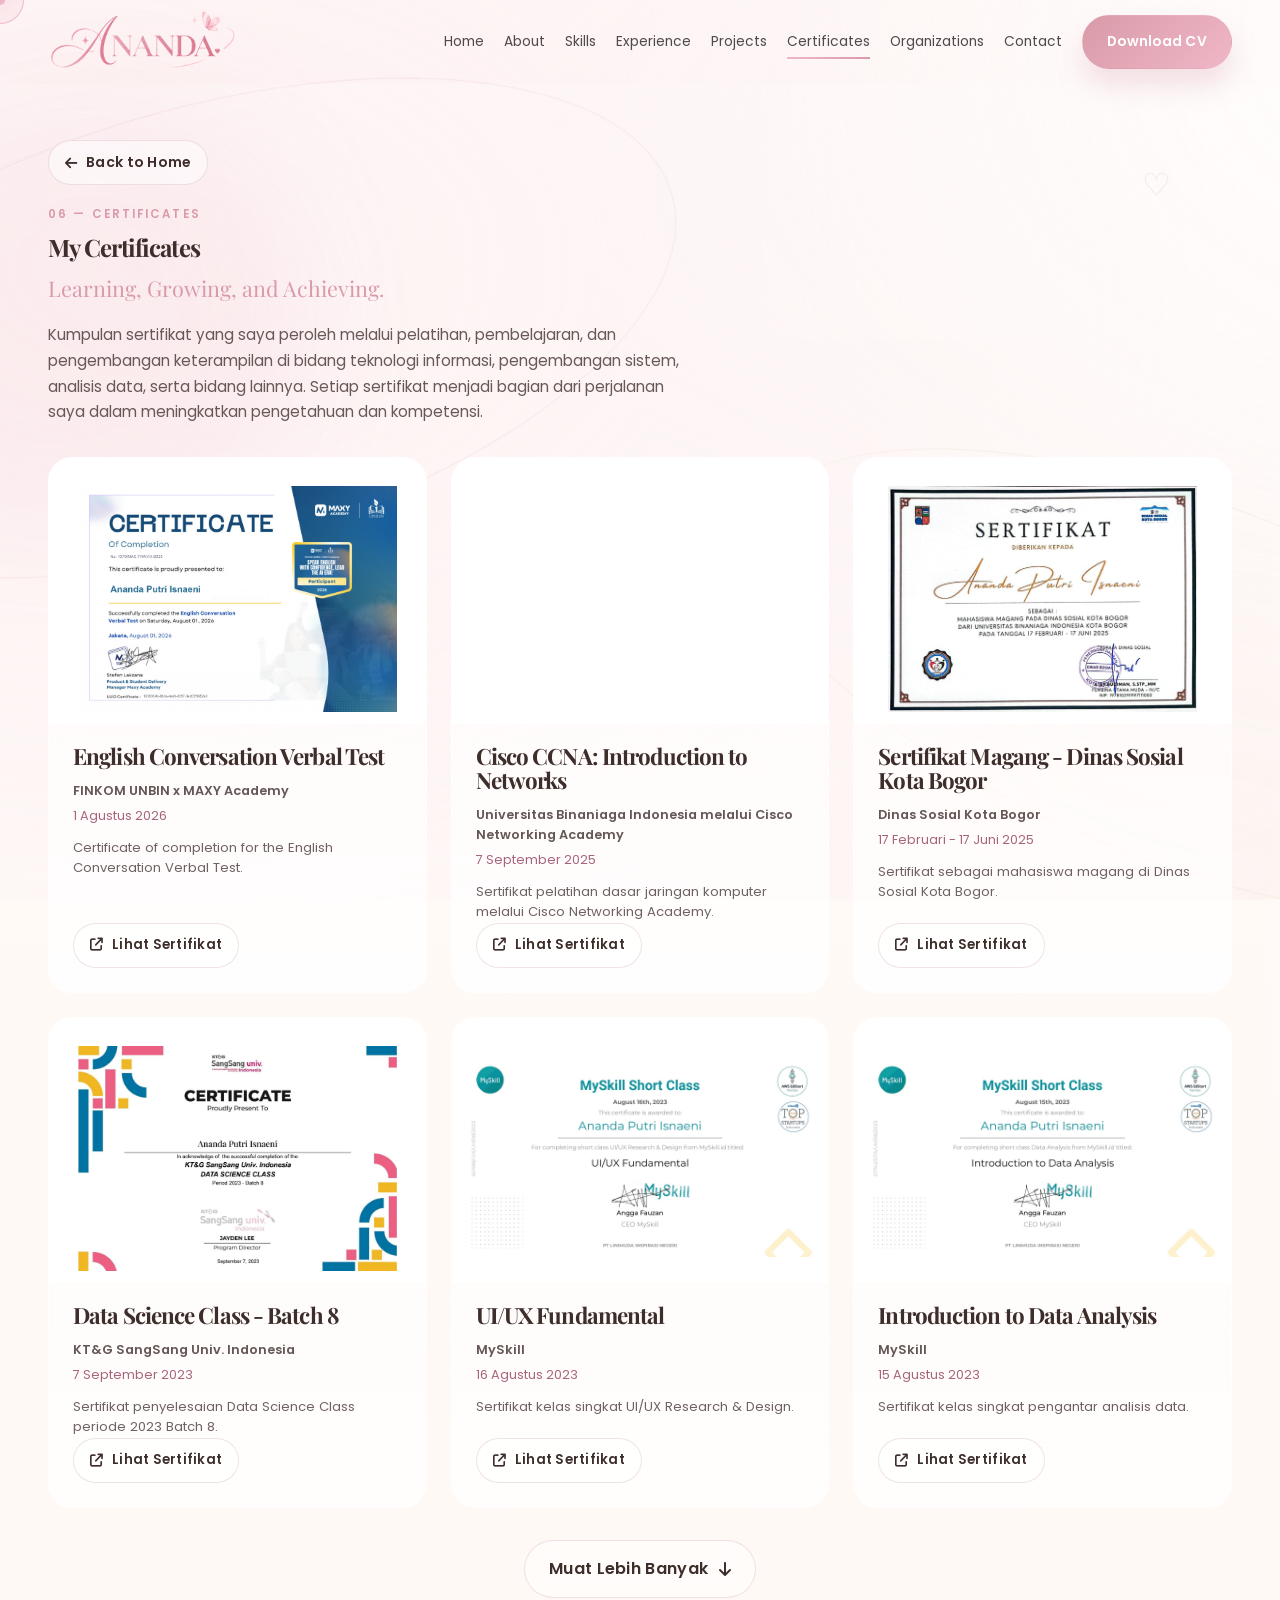
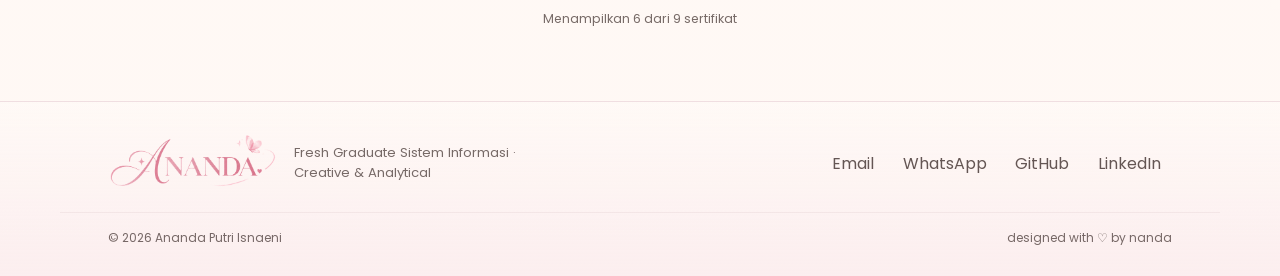
==== commit 8deddaf3: "Update project" ====
--- a/certificates.html
+++ b/certificates.html
@@ -74,7 +74,7 @@
       <section id="certificates-list" class="section-shell certificates-section certificate-page-section">
         <div class="container">
           <a href="index.html#certificates" class="btn btn-secondary certificate-back-button">
-            <i class="fa-solid fa-arrow-left" aria-hidden="true"></i> Kembali
+            <i class="fa-solid fa-arrow-left" aria-hidden="true"></i> Back to Home
           </a>
           <div class="section-heading certificate-page-heading reveal-up">
             <span class="label">06 — CERTIFICATES</span>
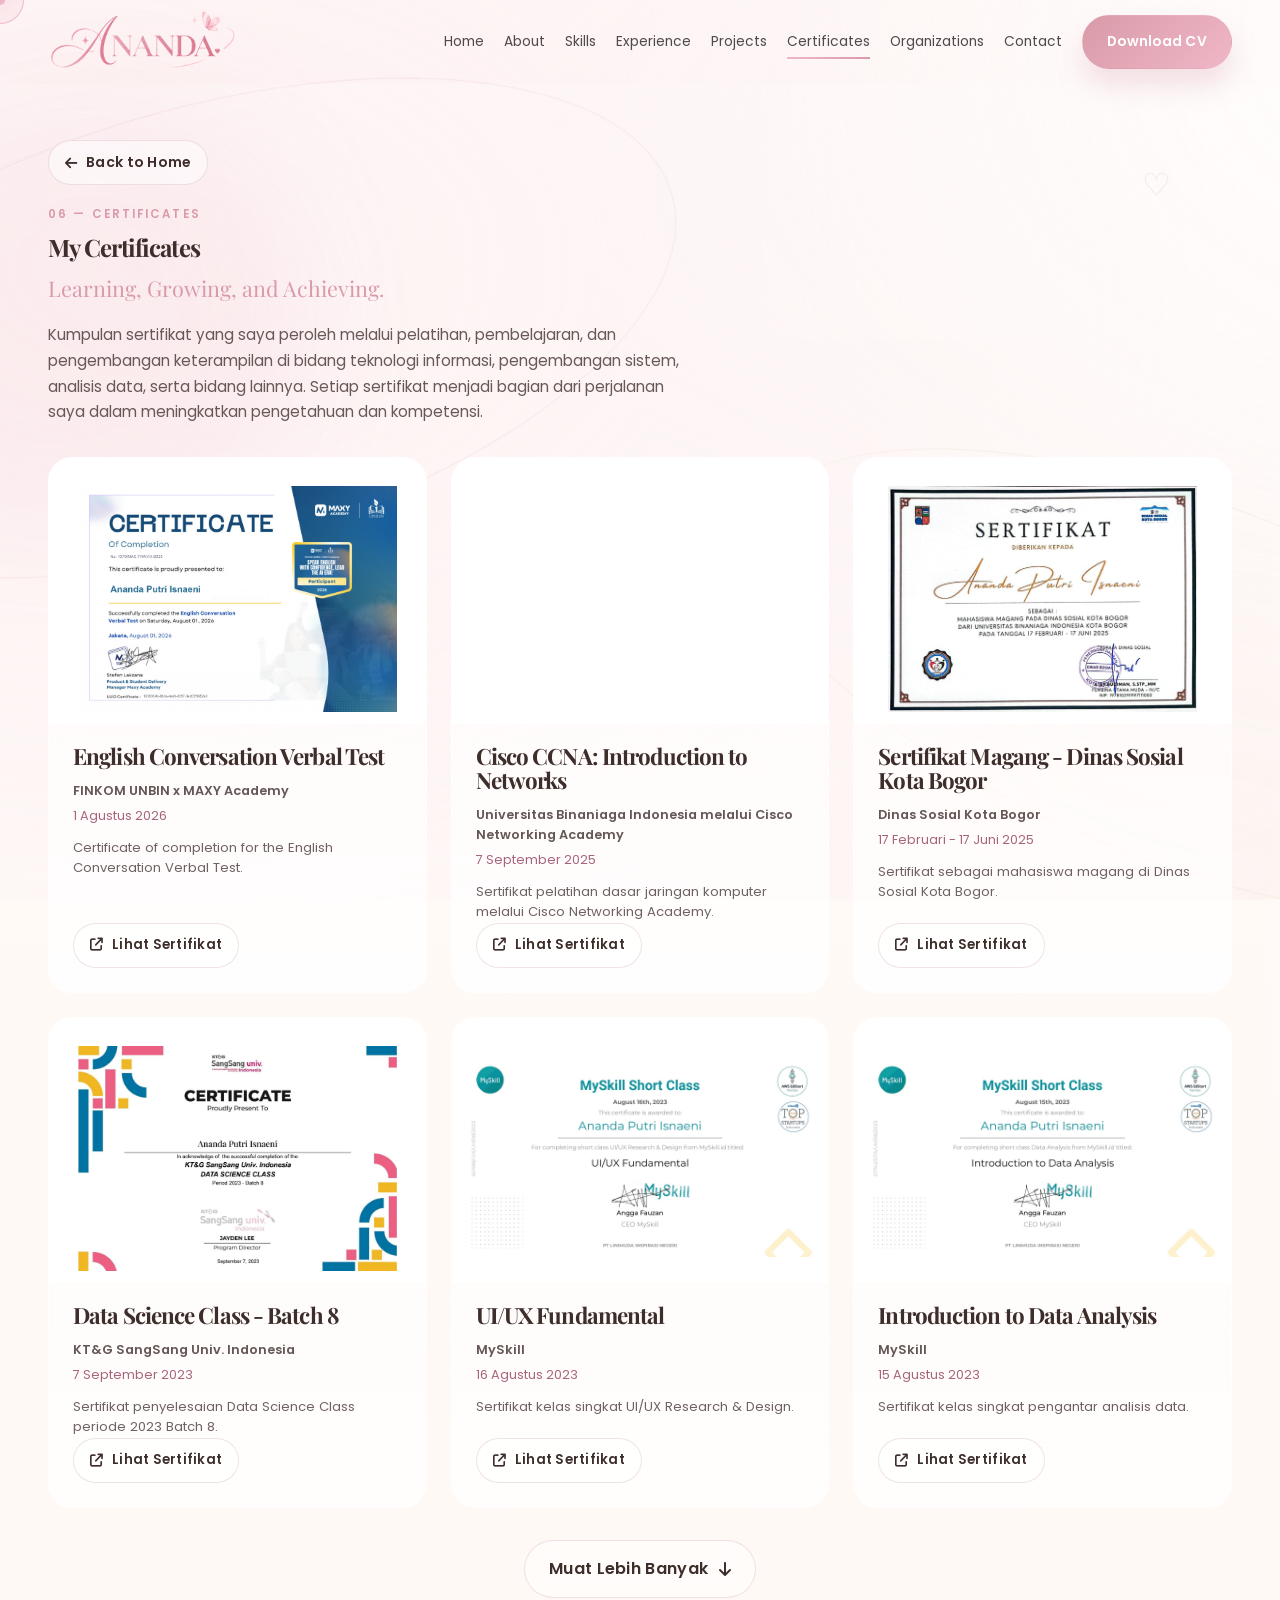
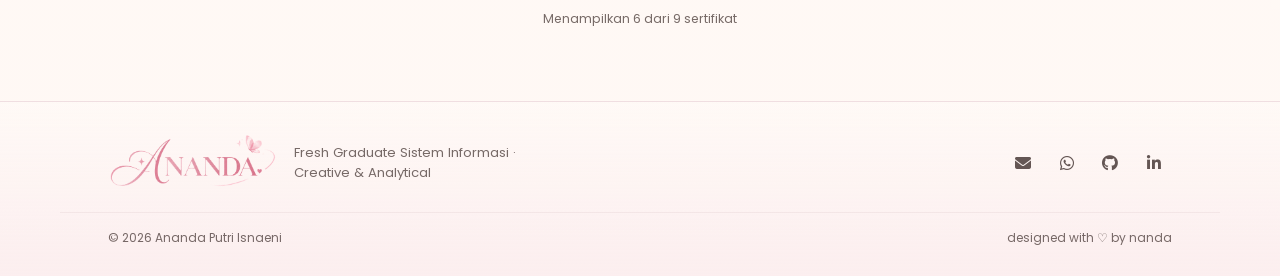
==== commit c97a0f55: "Update footer  portofolio" ====
--- a/certificates.html
+++ b/certificates.html
@@ -106,10 +106,18 @@
         </div>
 
         <div class="footer-links">
-          <a href="mailto:anandaputriisnaeni0116@gmail.com">Email</a>
-          <a href="https://wa.me/6289614302665" target="_blank" rel="noopener">WhatsApp</a>
-          <a href="https://github.com/AnandaPutri16" target="_blank" rel="noopener">GitHub</a>
-          <a href="https://www.linkedin.com/in/ananda-putri-isnaeni-964a29268" target="_blank" rel="noopener">LinkedIn</a>
+          <a href="mailto:anandaputriisnaeni0116@gmail.com" aria-label="Email" title="Email">
+            <i class="fa-solid fa-envelope" aria-hidden="true"></i>
+          </a>
+          <a href="https://wa.me/6289614302665" target="_blank" rel="noopener" aria-label="WhatsApp" title="WhatsApp">
+            <i class="fa-brands fa-whatsapp" aria-hidden="true"></i>
+          </a>
+          <a href="https://github.com/AnandaPutri16" target="_blank" rel="noopener" aria-label="GitHub" title="GitHub">
+            <i class="fa-brands fa-github" aria-hidden="true"></i>
+          </a>
+          <a href="https://www.linkedin.com/in/ananda-putri-isnaeni-964a29268" target="_blank" rel="noopener" aria-label="LinkedIn" title="LinkedIn">
+            <i class="fa-brands fa-linkedin-in" aria-hidden="true"></i>
+          </a>
         </div>
       </div>
 
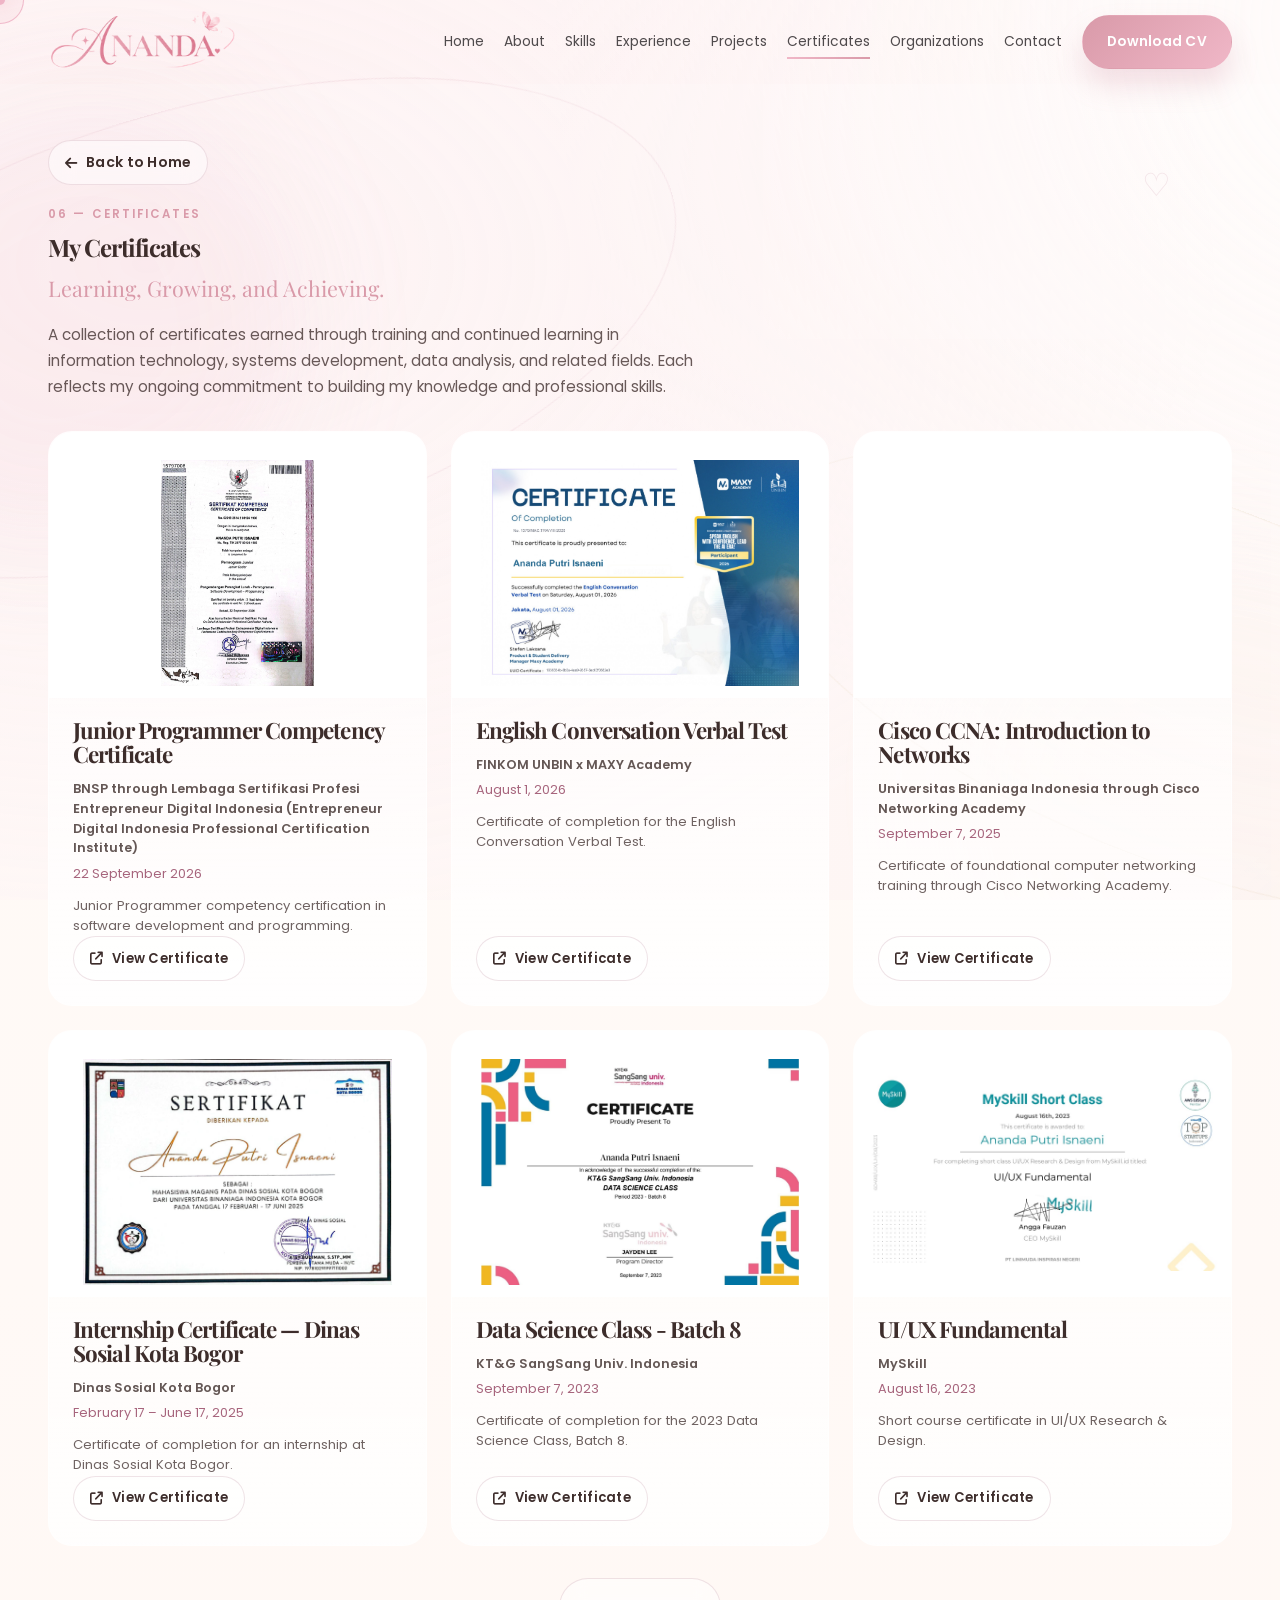
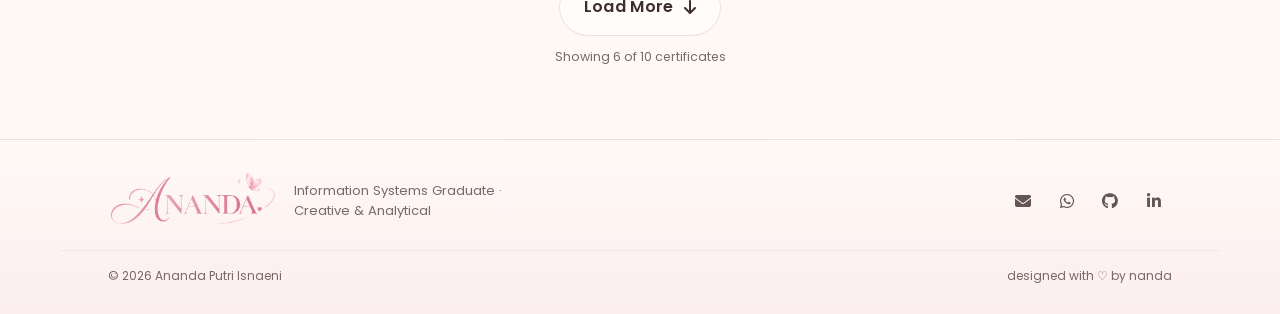
==== commit 415bffb1: "Update portfolio to English version" ====
--- a/certificates.html
+++ b/certificates.html
@@ -1,11 +1,11 @@
 <!DOCTYPE html>
-<html lang="id">
+<html lang="en">
   <head>
     <meta charset="UTF-8" />
     <meta name="viewport" content="width=device-width, initial-scale=1.0" />
     <meta
       name="description"
-      content="Sertifikat pelatihan dan pembelajaran Ananda Putri Isnaeni."
+      content="Training and professional certificates earned by Ananda Putri Isnaeni."
     />
     <title>My Certificates | Ananda Putri Isnaeni</title>
     <link rel="preconnect" href="https://fonts.googleapis.com" />
@@ -81,14 +81,14 @@
             <h1 class="certificate-page-title">My Certificates</h1>
             <p class="certificate-page-subtitle">Learning, Growing, and Achieving.</p>
             <p class="certificate-page-description">
-              Kumpulan sertifikat yang saya peroleh melalui pelatihan, pembelajaran, dan pengembangan keterampilan di bidang teknologi informasi, pengembangan sistem, analisis data, serta bidang lainnya. Setiap sertifikat menjadi bagian dari perjalanan saya dalam meningkatkan pengetahuan dan kompetensi.
+              A collection of certificates earned through training and continued learning in information technology, systems development, data analysis, and related fields. Each reflects my ongoing commitment to building my knowledge and professional skills.
             </p>
           </div>
 
           <div id="certificate-grid" class="certificate-grid" aria-live="polite"></div>
           <div class="certificate-load-more-wrap">
             <button id="load-more-certificates" class="btn btn-secondary" type="button" hidden>
-              Muat Lebih Banyak <i class="fa-solid fa-arrow-down" aria-hidden="true"></i>
+              Load More <i class="fa-solid fa-arrow-down" aria-hidden="true"></i>
             </button>
             <p id="certificate-count" class="certificate-count" aria-live="polite"></p>
           </div>
@@ -102,7 +102,7 @@
           <a href="index.html#home" class="logo footer-logo" aria-label="Ananda Putri Isnaeni, home">
             <img src="assets/images/logo-transparent.png" alt="" aria-hidden="true" />
           </a>
-          <p>Fresh Graduate Sistem Informasi · Creative &amp; Analytical</p>
+          <p>Information Systems Graduate · Creative &amp; Analytical</p>
         </div>
 
         <div class="footer-links">
--- a/css/style.css
+++ b/css/style.css
@@ -513,10 +513,47 @@
   color: var(--dusty);
 }
 
+.hero h1 .hero-rotating-text {
+  display: block;
+  min-height: 2.1em;
+  color: inherit;
+}
+
 .lead {
   max-width: 620px;
   font-size: 1.08rem;
   color: rgba(61, 45, 43, 0.82);
+}
+
+.typing-text::after {
+  content: '';
+  display: inline-block;
+  height: 1em;
+  margin-left: 3px;
+  border-left: 2px solid currentColor;
+  vertical-align: -0.12em;
+  animation: typing-cursor-blink 0.8s steps(2, start) infinite;
+}
+
+.hero-rotating-text::after {
+  content: '';
+  display: inline-block;
+  height: 0.9em;
+  margin-left: 4px;
+  border-left: 3px solid currentColor;
+  vertical-align: -0.06em;
+  animation: typing-cursor-blink 0.8s steps(2, start) infinite;
+}
+
+@keyframes typing-cursor-blink {
+  to { visibility: hidden; }
+}
+
+@media (prefers-reduced-motion: reduce) {
+  .typing-text::after {
+    display: none;
+    animation: none;
+  }
 }
 
 .cta-group {
@@ -1488,17 +1525,25 @@
 }
 
 .organization-grid {
-  column-count: 3;
-  column-gap: 1.2rem;
+  display: grid;
+  grid-template-columns: repeat(3, minmax(0, 1fr));
+  align-items: stretch;
+  gap: 1.2rem;
+}
+
+.organization-more {
+  display: flex;
+  justify-content: center;
+  margin-top: 0.4rem;
 }
 
 .org-card {
-  display: inline-block;
+  display: flex;
+  flex-direction: column;
   width: 100%;
-  margin: 0 0 1.2rem;
+  min-width: 0;
   overflow: hidden;
   border-radius: 24px;
-  break-inside: avoid;
   cursor: pointer;
   transition: transform 0.28s ease, box-shadow 0.28s ease;
 }
@@ -1510,8 +1555,9 @@
 }
 
 .org-card img {
+  display: block;
   width: 100%;
-  height: auto;
+  aspect-ratio: 4 / 3;
   object-fit: cover;
 }
 
@@ -1915,6 +1961,10 @@
   }
 
   .certificate-grid {
+    grid-template-columns: repeat(2, minmax(0, 1fr));
+  }
+
+  .organization-grid {
     grid-template-columns: repeat(2, minmax(0, 1fr));
   }
 }
@@ -2021,7 +2071,7 @@
   }
 
   .organization-grid {
-    column-count: 1;
+    grid-template-columns: 1fr;
   }
 
   .about-art {
@@ -2086,6 +2136,10 @@
   *, *::before, *::after {
     animation: none !important;
     transition: none !important;
+  }
+
+  .hero-rotating-text::after {
+    animation: typing-cursor-blink 0.8s steps(2, start) infinite !important;
   }
 
   .reveal-up {
